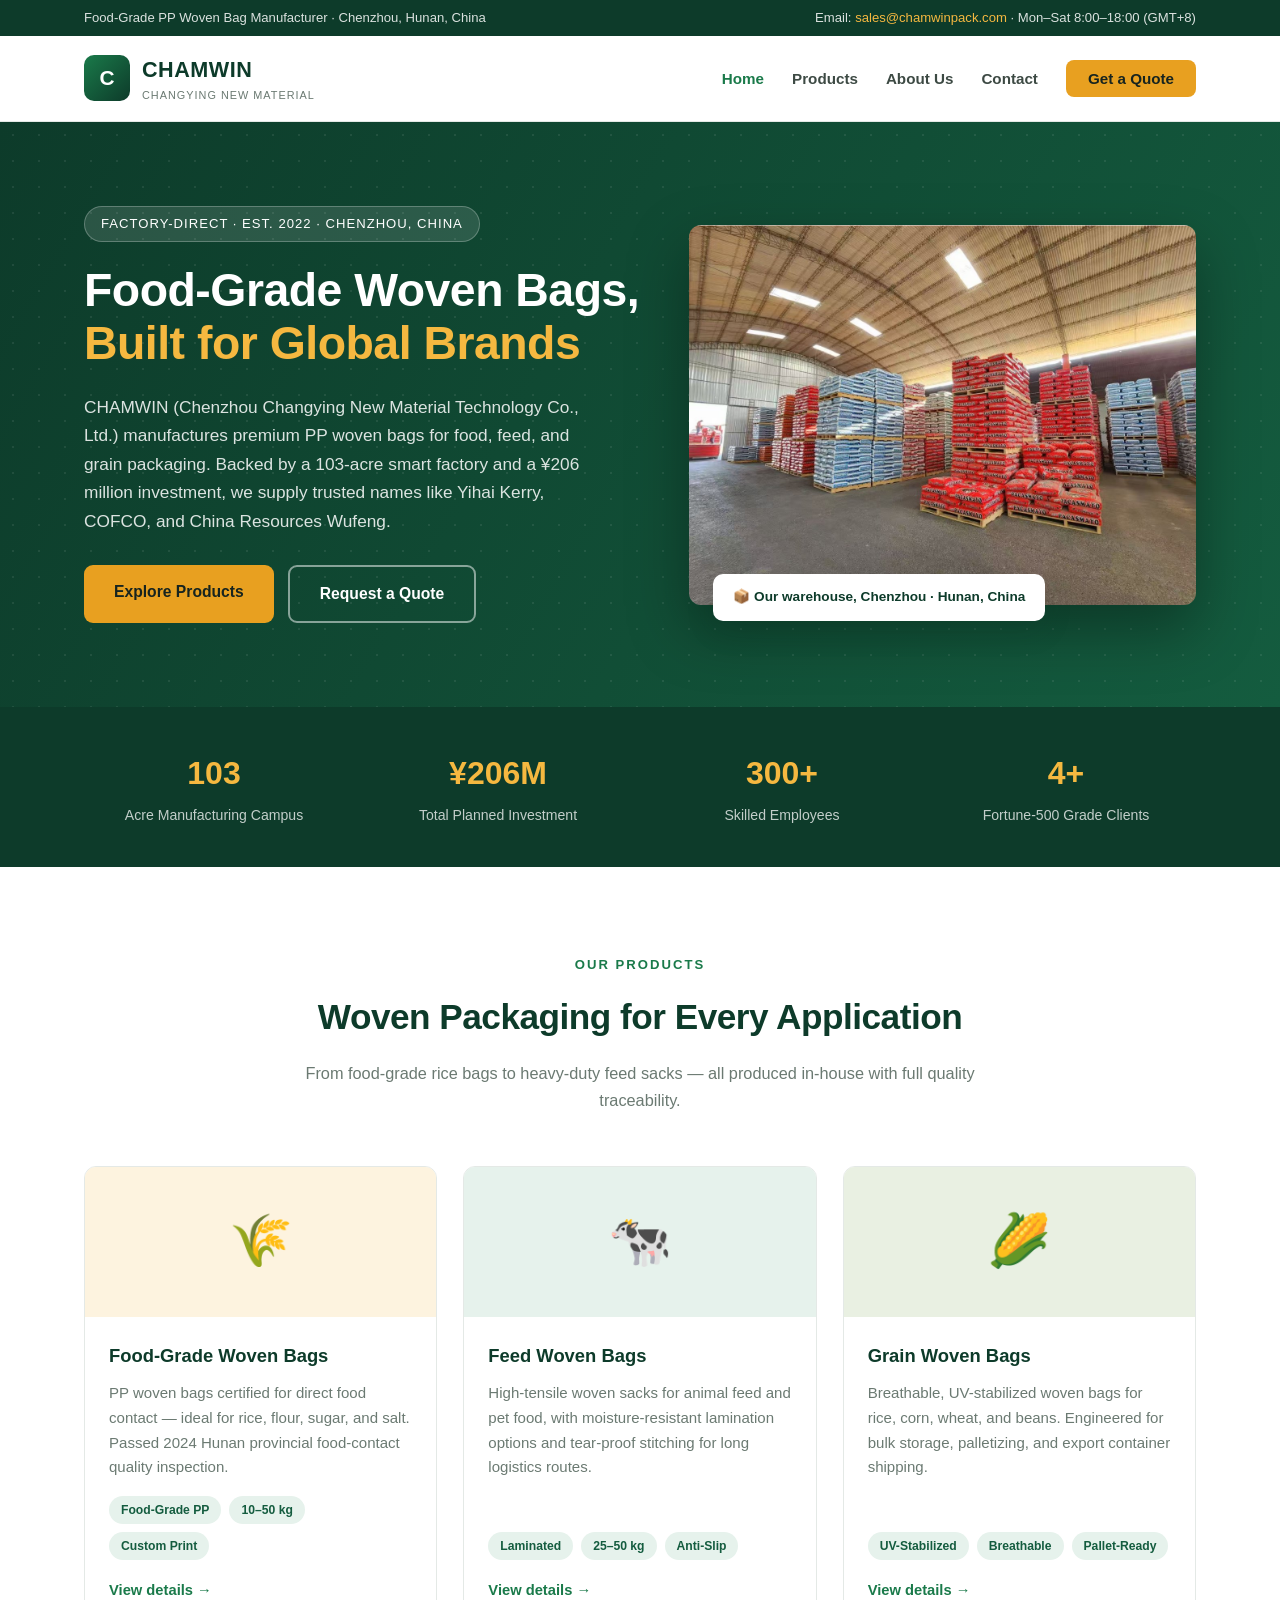
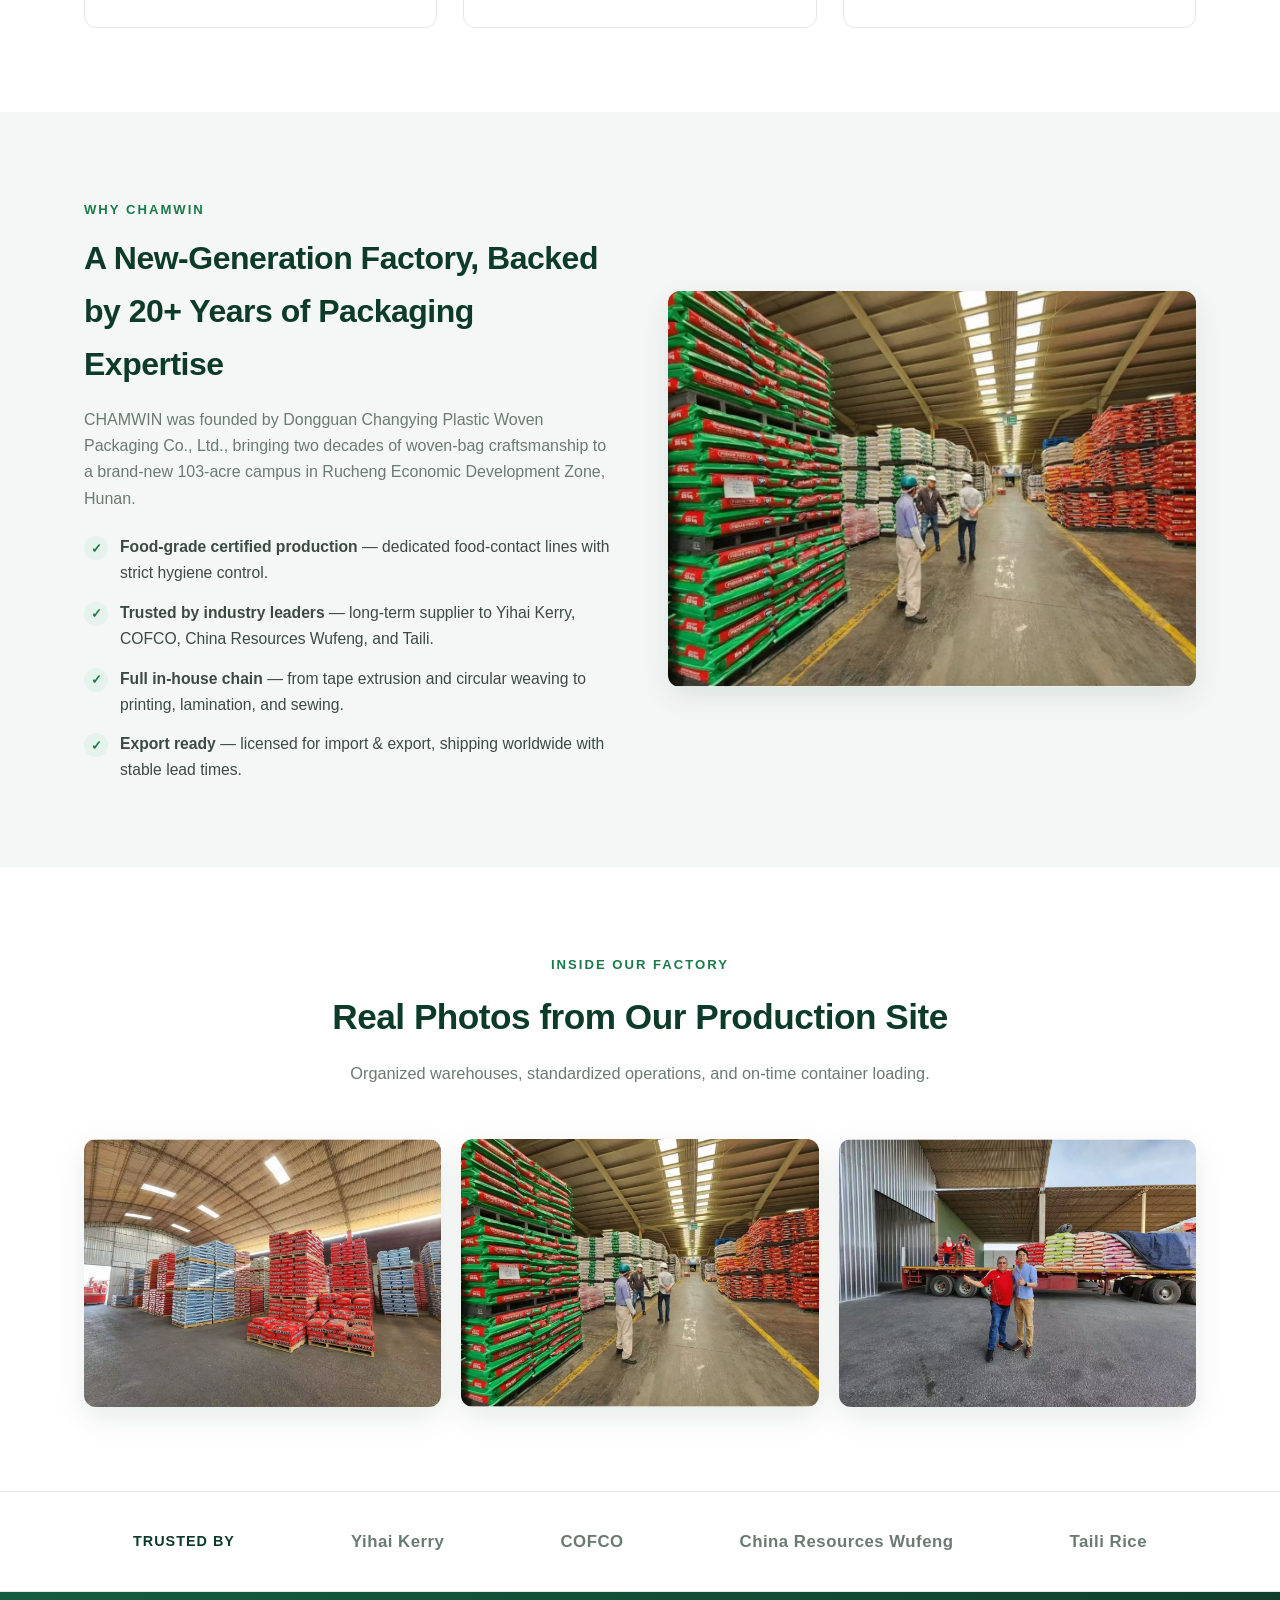
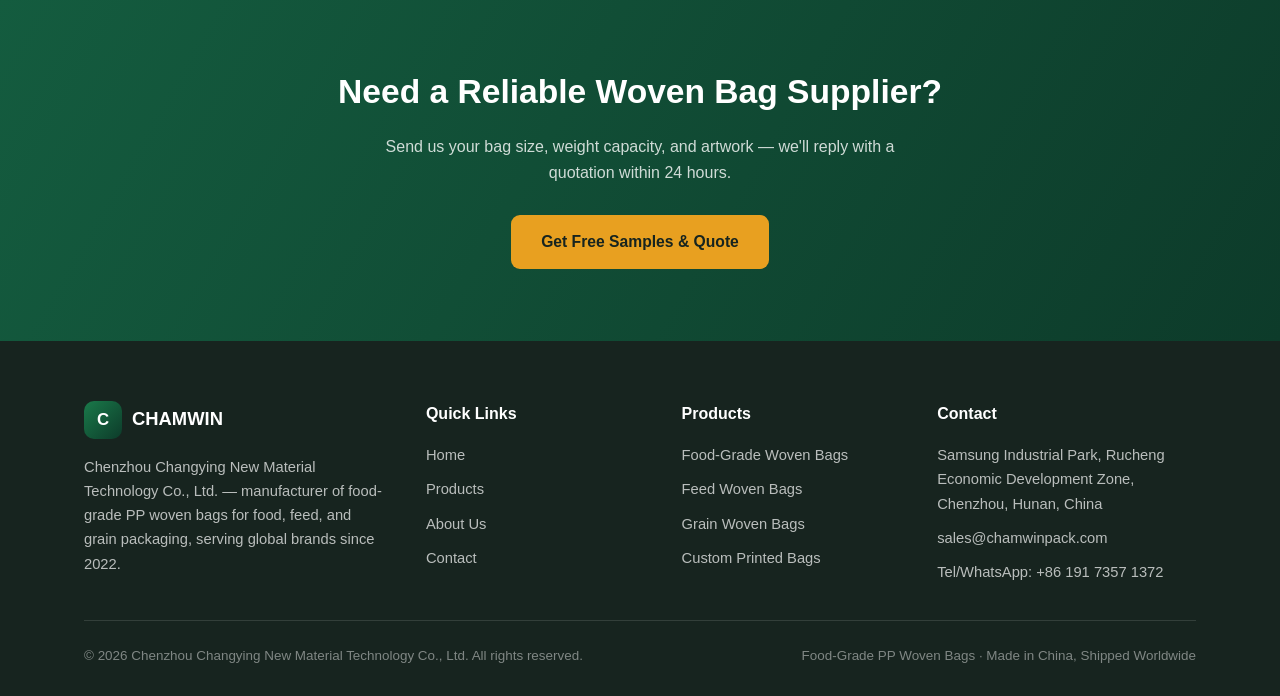
==== index.html @ 2e081141 "CHAMWIN woven bag B2B site: 4 pages, factory photos, food-grade PP woven bags" ====
<!DOCTYPE html>
<html lang="en">
<head>
  <meta charset="UTF-8">
  <meta name="viewport" content="width=device-width, initial-scale=1.0">
  <meta name="description" content="Chenzhou Changying New Material Technology Co., Ltd. (CHAMWIN) — professional manufacturer of food-grade PP woven bags for rice, flour, feed and grain packaging. 103-acre factory, trusted by Yihai Kerry, COFCO, China Resources Wufeng.">
  <title>CHAMWIN | Food-Grade PP Woven Bags Manufacturer — Rice, Feed & Grain Packaging</title>
  <link rel="stylesheet" href="css/style.css">
  <link rel="icon" type="image/svg+xml" href="data:image/svg+xml,<svg xmlns='http://www.w3.org/2000/svg' viewBox='0 0 100 100'><rect width='100' height='100' rx='20' fill='%23145c3f'/><text x='50' y='68' text-anchor='middle' font-size='48' font-weight='bold' fill='%23f5b840' font-family='Arial'>C</text></svg>">
</head>
<body>

  <!-- Header -->
  <header class="header">
    <div class="top-bar">
      <div class="container">
        <span>Food-Grade PP Woven Bag Manufacturer · Chenzhou, Hunan, China</span>
        <span class="hide-mobile">Email: <a href="mailto:sales@chamwinpack.com">sales@chamwinpack.com</a> · Mon–Sat 8:00–18:00 (GMT+8)</span>
      </div>
    </div>
    <div class="nav-container">
      <a href="index.html" class="logo">
        <div class="logo-icon">C</div>
        <div>
          <span class="logo-text">CHAMWIN</span>
          <span class="logo-tag">Changying New Material</span>
        </div>
      </a>
      <nav>
        <ul class="nav-links">
          <li><a href="index.html" class="active">Home</a></li>
          <li><a href="products.html">Products</a></li>
          <li><a href="about.html">About Us</a></li>
          <li><a href="contact.html">Contact</a></li>
          <li><a href="contact.html" class="nav-cta">Get a Quote</a></li>
        </ul>
      </nav>
      <div class="mobile-toggle" onclick="document.querySelector('.nav-links').classList.toggle('open')">
        <span></span><span></span><span></span>
      </div>
    </div>
  </header>

  <!-- Hero -->
  <section class="hero">
    <div class="hero-grid">
      <div class="hero-content">
        <span class="hero-badge">FACTORY-DIRECT · EST. 2022 · CHENZHOU, CHINA</span>
        <h1>Food-Grade Woven Bags,<br><span class="text-accent">Built for Global Brands</span></h1>
        <p>
          CHAMWIN (Chenzhou Changying New Material Technology Co., Ltd.) manufactures premium PP woven
          bags for food, feed, and grain packaging. Backed by a 103-acre smart factory and a ¥206 million
          investment, we supply trusted names like Yihai Kerry, COFCO, and China Resources Wufeng.
        </p>
        <div class="hero-buttons">
          <a href="products.html" class="btn btn-primary">Explore Products</a>
          <a href="contact.html" class="btn btn-outline">Request a Quote</a>
        </div>
      </div>
      <div class="hero-image">
        <img src="images/factory-warehouse.jpg" alt="CHAMWIN woven bag factory warehouse full of stacked PP woven bags">
        <div class="hero-image-tag">📦 Our warehouse, Chenzhou · Hunan, China</div>
      </div>
    </div>
  </section>

  <!-- Stats -->
  <section class="stats">
    <div class="container stats-grid">
      <div><div class="stat-num">103</div><div class="stat-label">Acre Manufacturing Campus</div></div>
      <div><div class="stat-num">¥206M</div><div class="stat-label">Total Planned Investment</div></div>
      <div><div class="stat-num">300+</div><div class="stat-label">Skilled Employees</div></div>
      <div><div class="stat-num">4+</div><div class="stat-label">Fortune-500 Grade Clients</div></div>
    </div>
  </section>

  <!-- Products -->
  <section class="section">
    <div class="container">
      <div class="section-head reveal">
        <span class="section-tag">Our Products</span>
        <h2>Woven Packaging for Every Application</h2>
        <p>From food-grade rice bags to heavy-duty feed sacks — all produced in-house with full quality traceability.</p>
      </div>
      <div class="products-grid">
        <div class="product-card reveal">
          <div class="product-icon" style="background:#fdf3df;">🌾</div>
          <div class="product-body">
            <h3>Food-Grade Woven Bags</h3>
            <p>PP woven bags certified for direct food contact — ideal for rice, flour, sugar, and salt. Passed 2024 Hunan provincial food-contact quality inspection.</p>
            <div class="product-specs">
              <span class="spec-chip">Food-Grade PP</span>
              <span class="spec-chip">10–50 kg</span>
              <span class="spec-chip">Custom Print</span>
            </div>
            <a href="products.html" class="product-link">View details →</a>
          </div>
        </div>
        <div class="product-card reveal">
          <div class="product-icon" style="background:#e6f2ec;">🐄</div>
          <div class="product-body">
            <h3>Feed Woven Bags</h3>
            <p>High-tensile woven sacks for animal feed and pet food, with moisture-resistant lamination options and tear-proof stitching for long logistics routes.</p>
            <div class="product-specs">
              <span class="spec-chip">Laminated</span>
              <span class="spec-chip">25–50 kg</span>
              <span class="spec-chip">Anti-Slip</span>
            </div>
            <a href="products.html" class="product-link">View details →</a>
          </div>
        </div>
        <div class="product-card reveal">
          <div class="product-icon" style="background:#e9f0e2;">🌽</div>
          <div class="product-body">
            <h3>Grain Woven Bags</h3>
            <p>Breathable, UV-stabilized woven bags for rice, corn, wheat, and beans. Engineered for bulk storage, palletizing, and export container shipping.</p>
            <div class="product-specs">
              <span class="spec-chip">UV-Stabilized</span>
              <span class="spec-chip">Breathable</span>
              <span class="spec-chip">Pallet-Ready</span>
            </div>
            <a href="products.html" class="product-link">View details →</a>
          </div>
        </div>
      </div>
    </div>
  </section>

  <!-- Why us -->
  <section class="section section-gray">
    <div class="container split">
      <div class="reveal">
        <span class="section-tag">Why CHAMWIN</span>
        <h2>A New-Generation Factory, Backed by 20+ Years of Packaging Expertise</h2>
        <p class="lead">
          CHAMWIN was founded by Dongguan Changying Plastic Woven Packaging Co., Ltd., bringing two decades
          of woven-bag craftsmanship to a brand-new 103-acre campus in Rucheng Economic Development Zone, Hunan.
        </p>
        <ul class="checklist">
          <li><span class="check-icon">✓</span><span><strong>Food-grade certified production</strong> — dedicated food-contact lines with strict hygiene control.</span></li>
          <li><span class="check-icon">✓</span><span><strong>Trusted by industry leaders</strong> — long-term supplier to Yihai Kerry, COFCO, China Resources Wufeng, and Taili.</span></li>
          <li><span class="check-icon">✓</span><span><strong>Full in-house chain</strong> — from tape extrusion and circular weaving to printing, lamination, and sewing.</span></li>
          <li><span class="check-icon">✓</span><span><strong>Export ready</strong> — licensed for import &amp; export, shipping worldwide with stable lead times.</span></li>
        </ul>
      </div>
      <img src="images/warehouse-aisle.jpg" alt="CHAMWIN factory warehouse aisle with organized pallets of woven bags" class="reveal">
    </div>
  </section>

  <!-- Gallery -->
  <section class="section">
    <div class="container">
      <div class="section-head reveal">
        <span class="section-tag">Inside Our Factory</span>
        <h2>Real Photos from Our Production Site</h2>
        <p>Organized warehouses, standardized operations, and on-time container loading.</p>
      </div>
      <div class="gallery-grid reveal">
        <img src="images/factory-warehouse.jpg" alt="Stacked finished woven bags in CHAMWIN warehouse">
        <img src="images/warehouse-aisle.jpg" alt="CHAMWIN production warehouse interior">
        <img src="images/delivery-loading.jpg" alt="Container truck loaded with woven bags at CHAMWIN factory">
      </div>
    </div>
  </section>

  <!-- Customers -->
  <section class="customers-band">
    <div class="container customers-inner">
      <span class="cust-label">TRUSTED BY</span>
      <span class="cust-name">Yihai Kerry</span>
      <span class="cust-name">COFCO</span>
      <span class="cust-name">China Resources Wufeng</span>
      <span class="cust-name">Taili Rice</span>
    </div>
  </section>

  <!-- CTA -->
  <section class="cta-band">
    <h2>Need a Reliable Woven Bag Supplier?</h2>
    <p>Send us your bag size, weight capacity, and artwork — we'll reply with a quotation within 24 hours.</p>
    <a href="contact.html" class="btn btn-primary">Get Free Samples & Quote</a>
  </section>

  <!-- Footer -->
  <footer class="footer">
    <div class="container">
      <div class="footer-grid">
        <div>
          <div class="footer-logo">
            <div class="logo-icon">C</div>
            <span>CHAMWIN</span>
          </div>
          <p>Chenzhou Changying New Material Technology Co., Ltd. — manufacturer of food-grade PP woven bags for food, feed, and grain packaging, serving global brands since 2022.</p>
        </div>
        <div>
          <h4>Quick Links</h4>
          <div class="footer-links">
            <a href="index.html">Home</a>
            <a href="products.html">Products</a>
            <a href="about.html">About Us</a>
            <a href="contact.html">Contact</a>
          </div>
        </div>
        <div>
          <h4>Products</h4>
          <div class="footer-links">
            <a href="products.html">Food-Grade Woven Bags</a>
            <a href="products.html">Feed Woven Bags</a>
            <a href="products.html">Grain Woven Bags</a>
            <a href="products.html">Custom Printed Bags</a>
          </div>
        </div>
        <div>
          <h4>Contact</h4>
          <div class="footer-links">
            <span>Samsung Industrial Park, Rucheng Economic Development Zone, Chenzhou, Hunan, China</span>
            <a href="mailto:sales@chamwinpack.com">sales@chamwinpack.com</a>
            <span>Tel/WhatsApp: +86 191 7357 1372</span>
          </div>
        </div>
      </div>
      <div class="footer-bottom">
        <span>© 2026 Chenzhou Changying New Material Technology Co., Ltd. All rights reserved.</span>
        <span>Food-Grade PP Woven Bags · Made in China, Shipped Worldwide</span>
      </div>
    </div>
  </footer>

  <script src="js/main.js"></script>
</body>
</html>
---- css/style.css ----
/* CHAMWIN - Chenzhou Changying New Material Technology Co., Ltd. */

:root {
  --green-900: #0d3b2a;
  --green-700: #145c3f;
  --green-600: #1a7a4a;
  --green-100: #e6f2ec;
  --amber-500: #e8a020;
  --amber-400: #f5b840;
  --dark: #17241f;
  --gray-700: #3d4a44;
  --gray-500: #6b7a72;
  --gray-200: #e4e9e6;
  --gray-100: #f5f7f6;
  --white: #ffffff;
  --radius: 12px;
  --shadow: 0 10px 30px rgba(13, 59, 42, 0.10);
  --font: "Inter", "Helvetica Neue", Arial, "PingFang SC", sans-serif;
}

* { margin: 0; padding: 0; box-sizing: border-box; }

html { scroll-behavior: smooth; }

body {
  font-family: var(--font);
  color: var(--dark);
  line-height: 1.65;
  background: var(--white);
  -webkit-font-smoothing: antialiased;
}

img { max-width: 100%; display: block; }
a { text-decoration: none; color: inherit; }
ul { list-style: none; }

.container { max-width: 1160px; margin: 0 auto; padding: 0 24px; }

/* ===== Header ===== */
.header {
  position: sticky;
  top: 0;
  z-index: 100;
  background: var(--white);
  border-bottom: 1px solid var(--gray-200);
}

.top-bar {
  background: var(--green-900);
  color: rgba(255, 255, 255, 0.85);
  font-size: 0.82rem;
  padding: 7px 0;
}
.top-bar .container {
  display: flex;
  justify-content: space-between;
  align-items: center;
}
.top-bar a { color: var(--amber-400); }

.nav-container {
  display: flex;
  align-items: center;
  justify-content: space-between;
  padding: 16px 24px;
  max-width: 1160px;
  margin: 0 auto;
}

.logo { display: flex; align-items: center; gap: 12px; }
.logo-icon {
  width: 46px; height: 46px;
  background: linear-gradient(135deg, var(--green-600), var(--green-900));
  border-radius: 10px;
  display: flex; align-items: center; justify-content: center;
  color: var(--white);
  font-weight: 800; font-size: 1.3rem;
}
.logo-text { font-size: 1.35rem; font-weight: 800; letter-spacing: 0.5px; color: var(--green-900); }
.logo-tag { display: block; font-size: 0.68rem; color: var(--gray-500); font-weight: 500; letter-spacing: 1px; text-transform: uppercase; }

nav .nav-links { display: flex; align-items: center; gap: 28px; font-weight: 600; font-size: 0.95rem; }
nav .nav-links a { color: var(--gray-700); transition: color 0.2s; }
nav .nav-links a:hover, nav .nav-links a.active { color: var(--green-600); }

.nav-cta {
  background: var(--amber-500) !important;
  color: var(--dark) !important;
  padding: 10px 22px;
  border-radius: 8px;
  font-weight: 700 !important;
}
.nav-cta:hover { background: var(--amber-400) !important; }

.mobile-toggle { display: none; flex-direction: column; gap: 5px; cursor: pointer; }
.mobile-toggle span { width: 24px; height: 2.5px; background: var(--green-900); border-radius: 2px; }

/* ===== Hero ===== */
.hero {
  position: relative;
  background: linear-gradient(120deg, var(--green-900) 0%, var(--green-700) 100%);
  color: var(--white);
  overflow: hidden;
}
.hero::before {
  content: "";
  position: absolute; inset: 0;
  background-image: radial-gradient(rgba(255,255,255,0.08) 1px, transparent 1px);
  background-size: 26px 26px;
}
.hero-grid {
  position: relative;
  display: grid;
  grid-template-columns: 1.1fr 1fr;
  gap: 48px;
  align-items: center;
  padding: 84px 24px;
  max-width: 1160px;
  margin: 0 auto;
}
.hero-badge {
  display: inline-block;
  background: rgba(255, 255, 255, 0.12);
  border: 1px solid rgba(255, 255, 255, 0.25);
  padding: 6px 16px;
  border-radius: 100px;
  font-size: 0.82rem;
  letter-spacing: 1px;
  margin-bottom: 22px;
}
.hero h1 { font-size: 2.9rem; line-height: 1.15; font-weight: 800; letter-spacing: -0.5px; }
.text-accent { color: var(--amber-400); }
.hero-content > p { margin: 22px 0 30px; font-size: 1.08rem; color: rgba(255,255,255,0.85); max-width: 520px; }

.hero-buttons { display: flex; gap: 14px; flex-wrap: wrap; }

.btn {
  display: inline-block;
  padding: 14px 30px;
  border-radius: 9px;
  font-weight: 700;
  font-size: 0.98rem;
  transition: all 0.2s;
  cursor: pointer;
  border: none;
}
.btn-primary { background: var(--amber-500); color: var(--dark); }
.btn-primary:hover { background: var(--amber-400); transform: translateY(-2px); }
.btn-outline { border: 2px solid rgba(255,255,255,0.5); color: var(--white); }
.btn-outline:hover { border-color: var(--white); background: rgba(255,255,255,0.1); }
.btn-dark { background: var(--green-700); color: var(--white); }
.btn-dark:hover { background: var(--green-600); transform: translateY(-2px); }

.hero-image { position: relative; }
.hero-image img {
  border-radius: var(--radius);
  box-shadow: 0 24px 60px rgba(0,0,0,0.35);
  aspect-ratio: 4/3;
  object-fit: cover;
}
.hero-image-tag {
  position: absolute;
  bottom: -16px; left: 24px;
  background: var(--white);
  color: var(--green-900);
  padding: 12px 20px;
  border-radius: 10px;
  font-size: 0.85rem;
  font-weight: 700;
  box-shadow: var(--shadow);
}

/* ===== Stats ===== */
.stats {
  background: var(--green-900);
  color: var(--white);
  padding: 40px 0;
}
.stats-grid {
  display: grid;
  grid-template-columns: repeat(4, 1fr);
  gap: 24px;
  text-align: center;
}
.stat-num { font-size: 2rem; font-weight: 800; color: var(--amber-400); }
.stat-label { font-size: 0.88rem; color: rgba(255,255,255,0.75); margin-top: 4px; }

/* ===== Sections ===== */
.section { padding: 84px 0; }
.section-gray { background: var(--gray-100); }

.section-head { text-align: center; max-width: 680px; margin: 0 auto 52px; }
.section-tag {
  display: inline-block;
  color: var(--green-600);
  font-weight: 700;
  font-size: 0.82rem;
  letter-spacing: 2px;
  text-transform: uppercase;
  margin-bottom: 12px;
}
.section-head h2 { font-size: 2.2rem; font-weight: 800; color: var(--green-900); letter-spacing: -0.5px; }
.section-head p { margin-top: 14px; color: var(--gray-500); font-size: 1.02rem; }

/* ===== Product cards ===== */
.products-grid {
  display: grid;
  grid-template-columns: repeat(3, 1fr);
  gap: 26px;
}
.product-card {
  background: var(--white);
  border-radius: var(--radius);
  overflow: hidden;
  border: 1px solid var(--gray-200);
  transition: transform 0.25s, box-shadow 0.25s;
  display: flex;
  flex-direction: column;
}
.product-card:hover { transform: translateY(-6px); box-shadow: var(--shadow); }
.product-icon {
  height: 150px;
  display: flex;
  align-items: center;
  justify-content: center;
  font-size: 3.2rem;
}
.product-body { padding: 24px; flex: 1; display: flex; flex-direction: column; }
.product-body h3 { font-size: 1.15rem; color: var(--green-900); font-weight: 700; }
.product-body p { margin-top: 10px; color: var(--gray-500); font-size: 0.94rem; flex: 1; }
.product-specs {
  margin-top: 16px;
  display: flex;
  flex-wrap: wrap;
  gap: 8px;
}
.spec-chip {
  background: var(--green-100);
  color: var(--green-700);
  font-size: 0.76rem;
  font-weight: 600;
  padding: 4px 12px;
  border-radius: 100px;
}
.product-link {
  margin-top: 18px;
  color: var(--green-600);
  font-weight: 700;
  font-size: 0.92rem;
}
.product-link:hover { color: var(--green-900); }

/* ===== Feature split ===== */
.split {
  display: grid;
  grid-template-columns: 1fr 1fr;
  gap: 56px;
  align-items: center;
}
.split img { border-radius: var(--radius); box-shadow: var(--shadow); aspect-ratio: 4/3; object-fit: cover; }
.split h2 { font-size: 2rem; font-weight: 800; color: var(--green-900); letter-spacing: -0.5px; }
.split p.lead { margin: 16px 0 8px; color: var(--gray-500); }

.checklist { margin-top: 22px; display: grid; gap: 14px; }
.checklist li { display: flex; gap: 12px; align-items: flex-start; font-size: 0.98rem; color: var(--gray-700); }
.check-icon {
  flex-shrink: 0;
  width: 24px; height: 24px;
  background: var(--green-100);
  color: var(--green-600);
  border-radius: 50%;
  display: flex; align-items: center; justify-content: center;
  font-size: 0.8rem; font-weight: 800;
  margin-top: 2px;
}

/* ===== Factory gallery ===== */
.gallery-grid {
  display: grid;
  grid-template-columns: repeat(3, 1fr);
  gap: 20px;
}
.gallery-grid img {
  border-radius: var(--radius);
  aspect-ratio: 4/3;
  object-fit: cover;
  box-shadow: var(--shadow);
  transition: transform 0.25s;
}
.gallery-grid img:hover { transform: scale(1.02); }

/* ===== Customers ===== */
.customers-band {
  background: var(--white);
  border-top: 1px solid var(--gray-200);
  border-bottom: 1px solid var(--gray-200);
  padding: 36px 0;
}
.customers-inner {
  display: flex;
  align-items: center;
  justify-content: space-around;
  flex-wrap: wrap;
  gap: 18px;
}
.customers-inner .cust-label { font-weight: 700; color: var(--green-900); font-size: 0.9rem; letter-spacing: 1px; }
.cust-name {
  font-weight: 800;
  font-size: 1.05rem;
  color: var(--gray-500);
  letter-spacing: 0.5px;
}

/* ===== CTA band ===== */
.cta-band {
  background: linear-gradient(120deg, var(--green-700), var(--green-900));
  color: var(--white);
  text-align: center;
  padding: 72px 24px;
}
.cta-band h2 { font-size: 2.1rem; font-weight: 800; }
.cta-band p { margin: 14px auto 28px; color: rgba(255,255,255,0.8); max-width: 560px; }

/* ===== Page hero (subpages) ===== */
.page-hero {
  background: linear-gradient(120deg, var(--green-900), var(--green-700));
  color: var(--white);
  text-align: center;
  padding: 64px 24px;
}
.page-hero h1 { font-size: 2.4rem; font-weight: 800; }
.page-hero p { margin-top: 10px; color: rgba(255,255,255,0.8); }

/* ===== Contact ===== */
.contact-grid {
  display: grid;
  grid-template-columns: 1fr 1.3fr;
  gap: 44px;
}
.contact-card {
  background: var(--white);
  border: 1px solid var(--gray-200);
  border-radius: var(--radius);
  padding: 28px;
  display: flex;
  gap: 16px;
  margin-bottom: 18px;
}
.contact-card .c-icon {
  width: 48px; height: 48px;
  flex-shrink: 0;
  background: var(--green-100);
  border-radius: 10px;
  display: flex; align-items: center; justify-content: center;
  font-size: 1.4rem;
}
.contact-card h3 { font-size: 1rem; color: var(--green-900); }
.contact-card p { font-size: 0.94rem; color: var(--gray-500); margin-top: 4px; }

.form-card {
  background: var(--white);
  border: 1px solid var(--gray-200);
  border-radius: var(--radius);
  padding: 34px;
  box-shadow: var(--shadow);
}
.form-card h2 { color: var(--green-900); font-size: 1.5rem; margin-bottom: 6px; }
.form-card > p { color: var(--gray-500); font-size: 0.94rem; margin-bottom: 24px; }
.form-row { display: grid; grid-template-columns: 1fr 1fr; gap: 16px; }
.form-group { margin-bottom: 16px; }
.form-group label { display: block; font-weight: 600; font-size: 0.88rem; margin-bottom: 6px; color: var(--gray-700); }
.form-group input, .form-group select, .form-group textarea {
  width: 100%;
  padding: 12px 14px;
  border: 1.5px solid var(--gray-200);
  border-radius: 8px;
  font-family: inherit;
  font-size: 0.95rem;
  color: var(--dark);
  transition: border-color 0.2s;
  background: var(--gray-100);
}
.form-group input:focus, .form-group select:focus, .form-group textarea:focus {
  outline: none;
  border-color: var(--green-600);
  background: var(--white);
}
.form-note { font-size: 0.82rem; color: var(--gray-500); margin-top: 12px; }

/* ===== Footer ===== */
.footer {
  background: var(--dark);
  color: rgba(255,255,255,0.7);
  padding: 60px 0 28px;
  font-size: 0.92rem;
}
.footer-grid {
  display: grid;
  grid-template-columns: 1.4fr 1fr 1fr 1.2fr;
  gap: 40px;
  padding-bottom: 36px;
  border-bottom: 1px solid rgba(255,255,255,0.12);
}
.footer h4 { color: var(--white); font-size: 1rem; margin-bottom: 16px; }
.footer-links { display: grid; gap: 10px; }
.footer-links a:hover { color: var(--amber-400); }
.footer-logo { display: flex; align-items: center; gap: 10px; margin-bottom: 16px; }
.footer-logo .logo-icon { width: 38px; height: 38px; font-size: 1.05rem; }
.footer-logo span { color: var(--white); font-weight: 800; font-size: 1.15rem; }
.footer-bottom {
  display: flex;
  justify-content: space-between;
  flex-wrap: wrap;
  gap: 10px;
  padding-top: 24px;
  font-size: 0.84rem;
  color: rgba(255,255,255,0.45);
}

/* ===== Tables (spec) ===== */
.spec-table {
  width: 100%;
  border-collapse: collapse;
  background: var(--white);
  border-radius: var(--radius);
  overflow: hidden;
  box-shadow: var(--shadow);
}
.spec-table th, .spec-table td {
  padding: 14px 18px;
  text-align: left;
  font-size: 0.93rem;
  border-bottom: 1px solid var(--gray-200);
}
.spec-table th { background: var(--green-700); color: var(--white); font-weight: 700; }
.spec-table tr:last-child td { border-bottom: none; }
.spec-table tr:nth-child(even) td { background: var(--gray-100); }

/* ===== Reveal animation ===== */
.reveal { opacity: 0; transform: translateY(24px); transition: opacity 0.6s ease, transform 0.6s ease; }
.reveal.visible { opacity: 1; transform: translateY(0); }

/* ===== Responsive ===== */
@media (max-width: 960px) {
  .hero-grid, .split, .contact-grid { grid-template-columns: 1fr; }
  .products-grid, .gallery-grid { grid-template-columns: repeat(2, 1fr); }
  .stats-grid { grid-template-columns: repeat(2, 1fr); }
  .footer-grid { grid-template-columns: 1fr 1fr; }
  .hero h1 { font-size: 2.3rem; }
  .hero-image { order: -1; }
}

@media (max-width: 640px) {
  nav .nav-links {
    display: none;
    position: absolute;
    top: 100%; left: 0; right: 0;
    background: var(--white);
    flex-direction: column;
    padding: 20px;
    gap: 16px;
    border-bottom: 1px solid var(--gray-200);
    box-shadow: var(--shadow);
  }
  nav .nav-links.open { display: flex; }
  .mobile-toggle { display: flex; }
  .products-grid, .gallery-grid, .form-row { grid-template-columns: 1fr; }
  .section { padding: 56px 0; }
  .top-bar .container span.hide-mobile { display: none; }
}
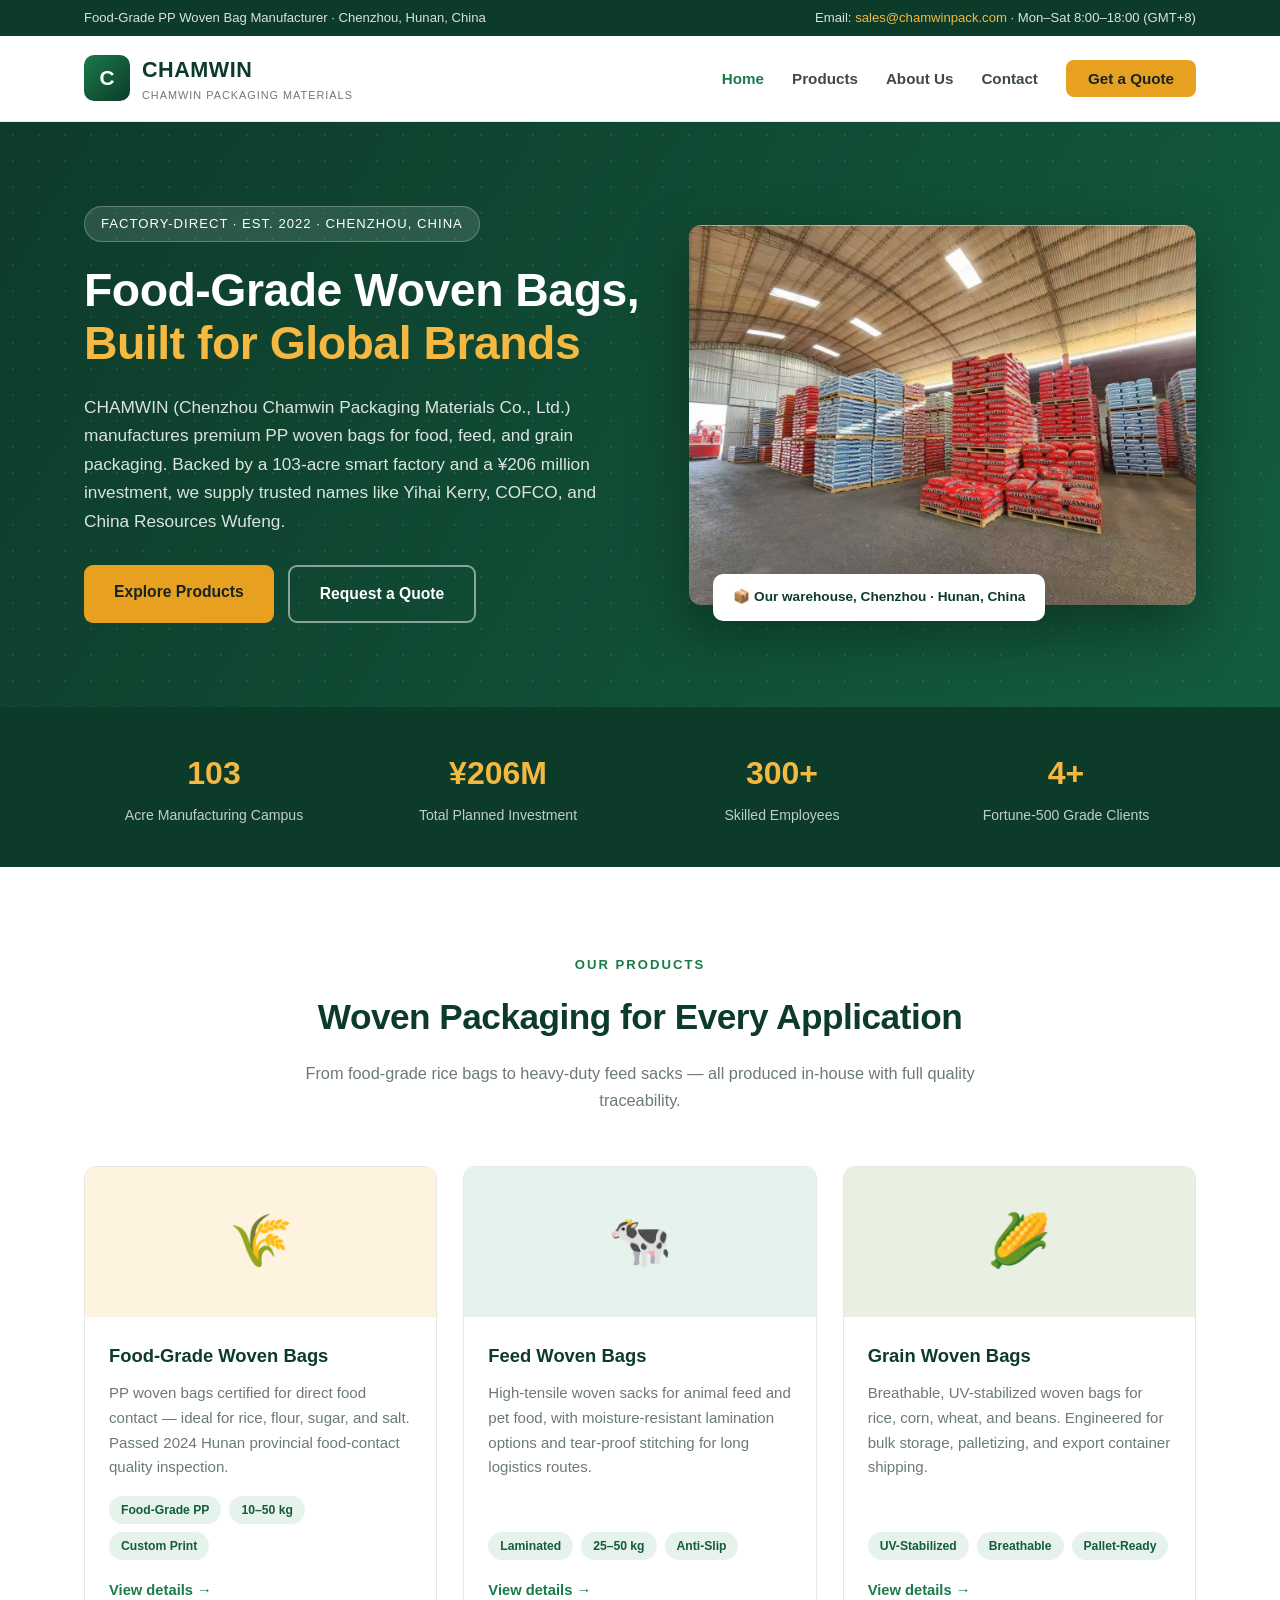
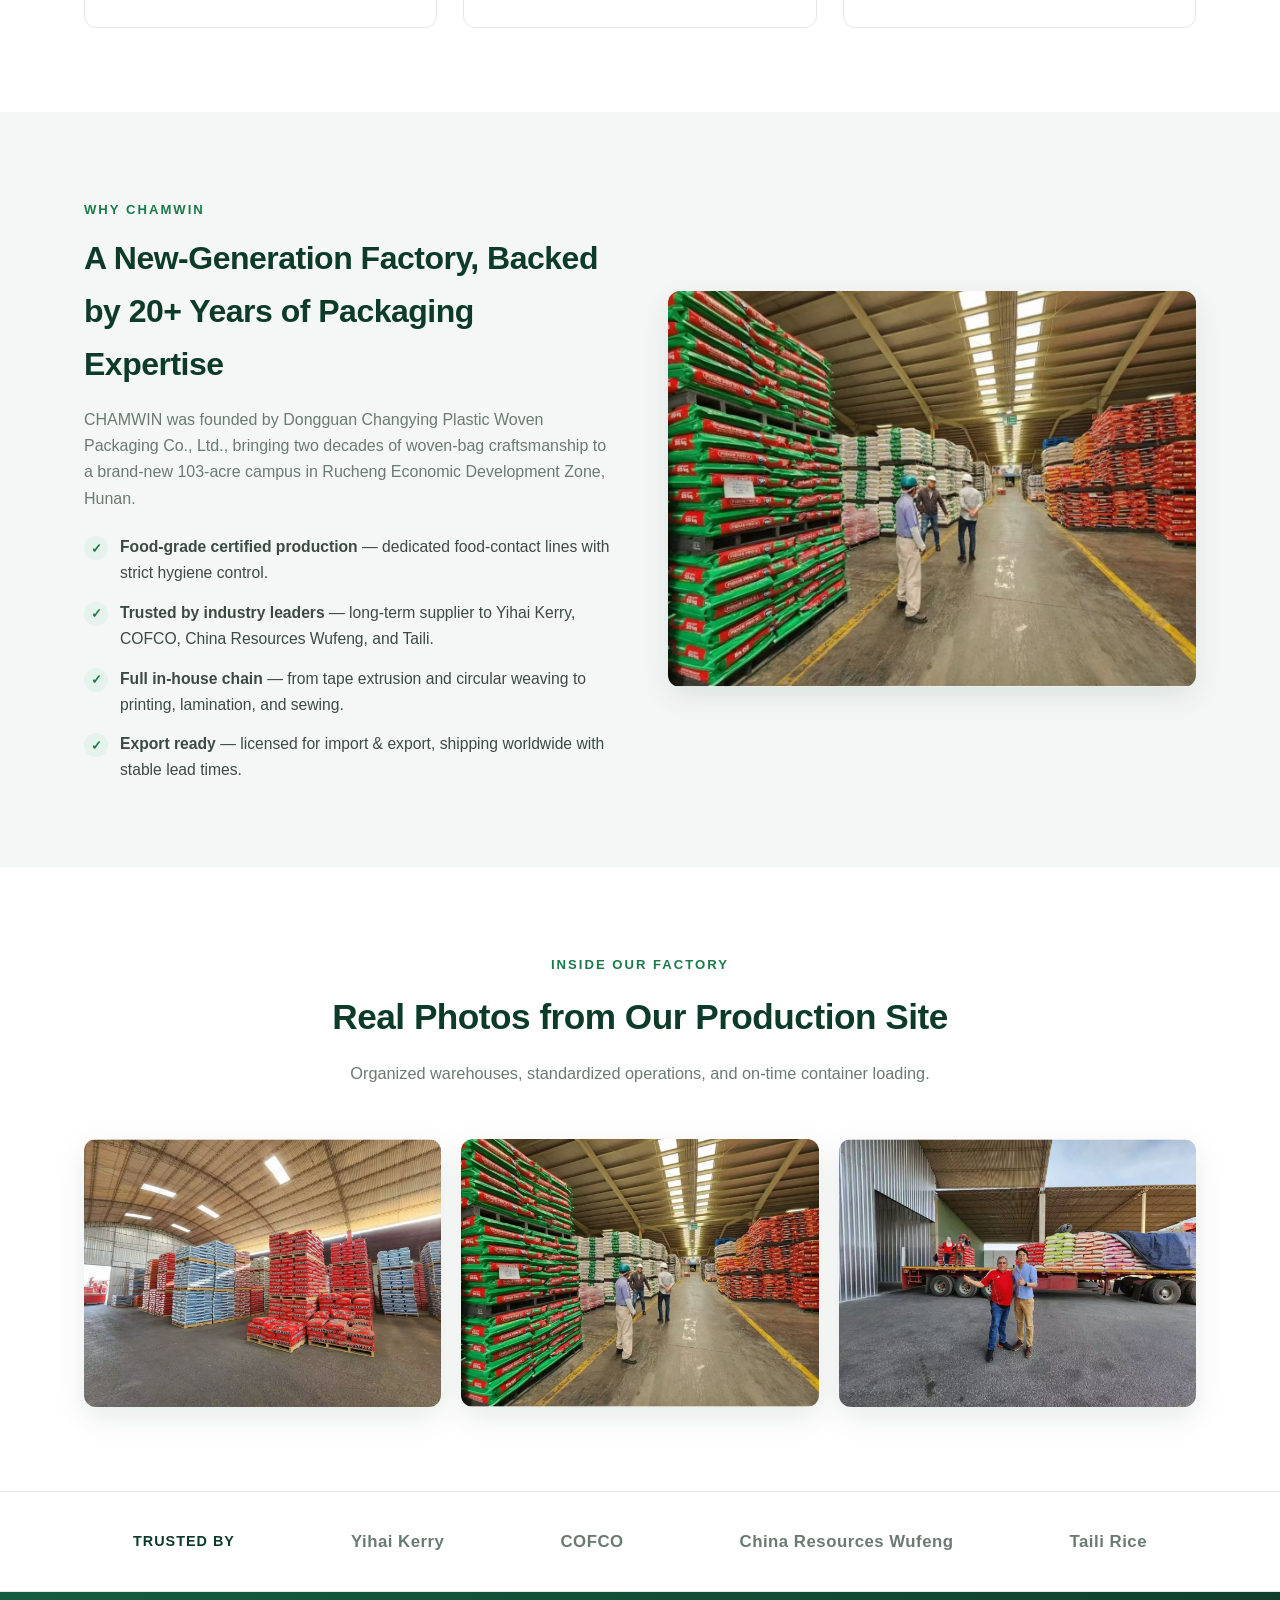
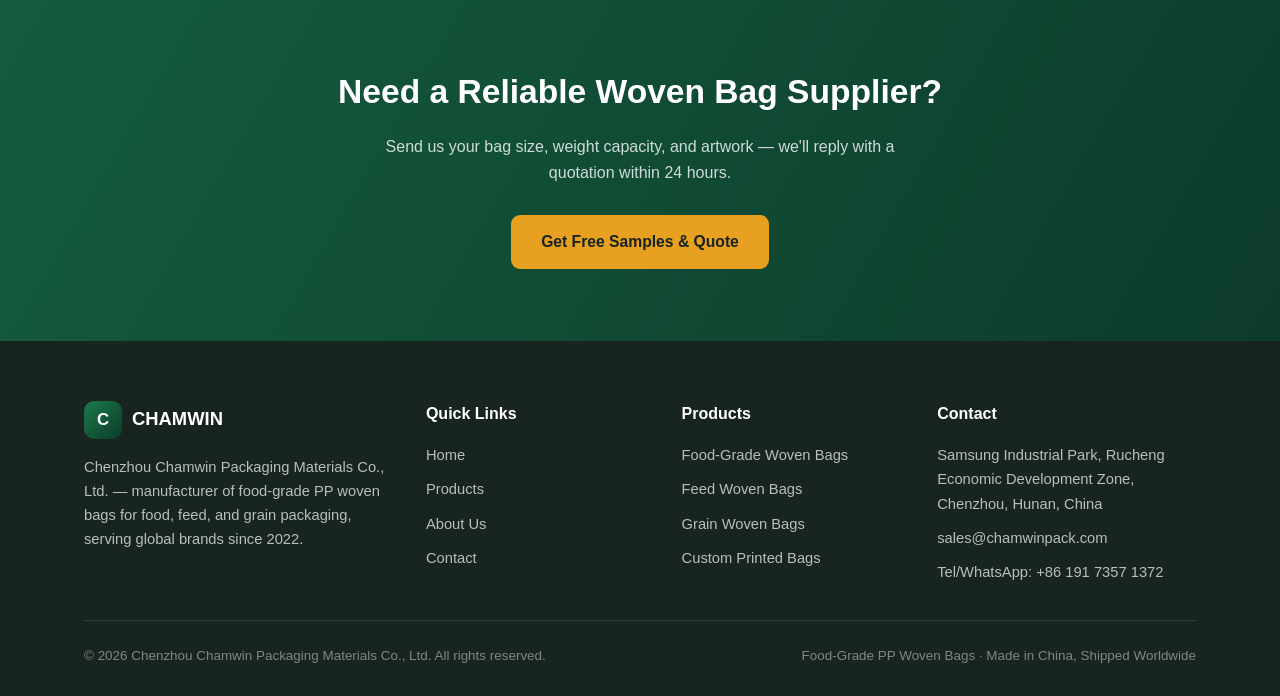
==== commit a4f6cb5d: "Update company English name: Chenzhou Chamwin Packaging Materials Co., Ltd" ====
--- a/index.html
+++ b/index.html
@@ -3,7 +3,7 @@
 <head>
   <meta charset="UTF-8">
   <meta name="viewport" content="width=device-width, initial-scale=1.0">
-  <meta name="description" content="Chenzhou Changying New Material Technology Co., Ltd. (CHAMWIN) — professional manufacturer of food-grade PP woven bags for rice, flour, feed and grain packaging. 103-acre factory, trusted by Yihai Kerry, COFCO, China Resources Wufeng.">
+  <meta name="description" content="Chenzhou Chamwin Packaging Materials Co., Ltd. (CHAMWIN) — professional manufacturer of food-grade PP woven bags for rice, flour, feed and grain packaging. 103-acre factory, trusted by Yihai Kerry, COFCO, China Resources Wufeng.">
   <title>CHAMWIN | Food-Grade PP Woven Bags Manufacturer — Rice, Feed & Grain Packaging</title>
   <link rel="stylesheet" href="css/style.css">
   <link rel="icon" type="image/svg+xml" href="data:image/svg+xml,<svg xmlns='http://www.w3.org/2000/svg' viewBox='0 0 100 100'><rect width='100' height='100' rx='20' fill='%23145c3f'/><text x='50' y='68' text-anchor='middle' font-size='48' font-weight='bold' fill='%23f5b840' font-family='Arial'>C</text></svg>">
@@ -23,7 +23,7 @@
         <div class="logo-icon">C</div>
         <div>
           <span class="logo-text">CHAMWIN</span>
-          <span class="logo-tag">Changying New Material</span>
+          <span class="logo-tag">Chamwin Packaging Materials</span>
         </div>
       </a>
       <nav>
@@ -48,7 +48,7 @@
         <span class="hero-badge">FACTORY-DIRECT · EST. 2022 · CHENZHOU, CHINA</span>
         <h1>Food-Grade Woven Bags,<br><span class="text-accent">Built for Global Brands</span></h1>
         <p>
-          CHAMWIN (Chenzhou Changying New Material Technology Co., Ltd.) manufactures premium PP woven
+          CHAMWIN (Chenzhou Chamwin Packaging Materials Co., Ltd.) manufactures premium PP woven
           bags for food, feed, and grain packaging. Backed by a 103-acre smart factory and a ¥206 million
           investment, we supply trusted names like Yihai Kerry, COFCO, and China Resources Wufeng.
         </p>
@@ -190,7 +190,7 @@
             <div class="logo-icon">C</div>
             <span>CHAMWIN</span>
           </div>
-          <p>Chenzhou Changying New Material Technology Co., Ltd. — manufacturer of food-grade PP woven bags for food, feed, and grain packaging, serving global brands since 2022.</p>
+          <p>Chenzhou Chamwin Packaging Materials Co., Ltd. — manufacturer of food-grade PP woven bags for food, feed, and grain packaging, serving global brands since 2022.</p>
         </div>
         <div>
           <h4>Quick Links</h4>
@@ -220,7 +220,7 @@
         </div>
       </div>
       <div class="footer-bottom">
-        <span>© 2026 Chenzhou Changying New Material Technology Co., Ltd. All rights reserved.</span>
+        <span>© 2026 Chenzhou Chamwin Packaging Materials Co., Ltd. All rights reserved.</span>
         <span>Food-Grade PP Woven Bags · Made in China, Shipped Worldwide</span>
       </div>
     </div>
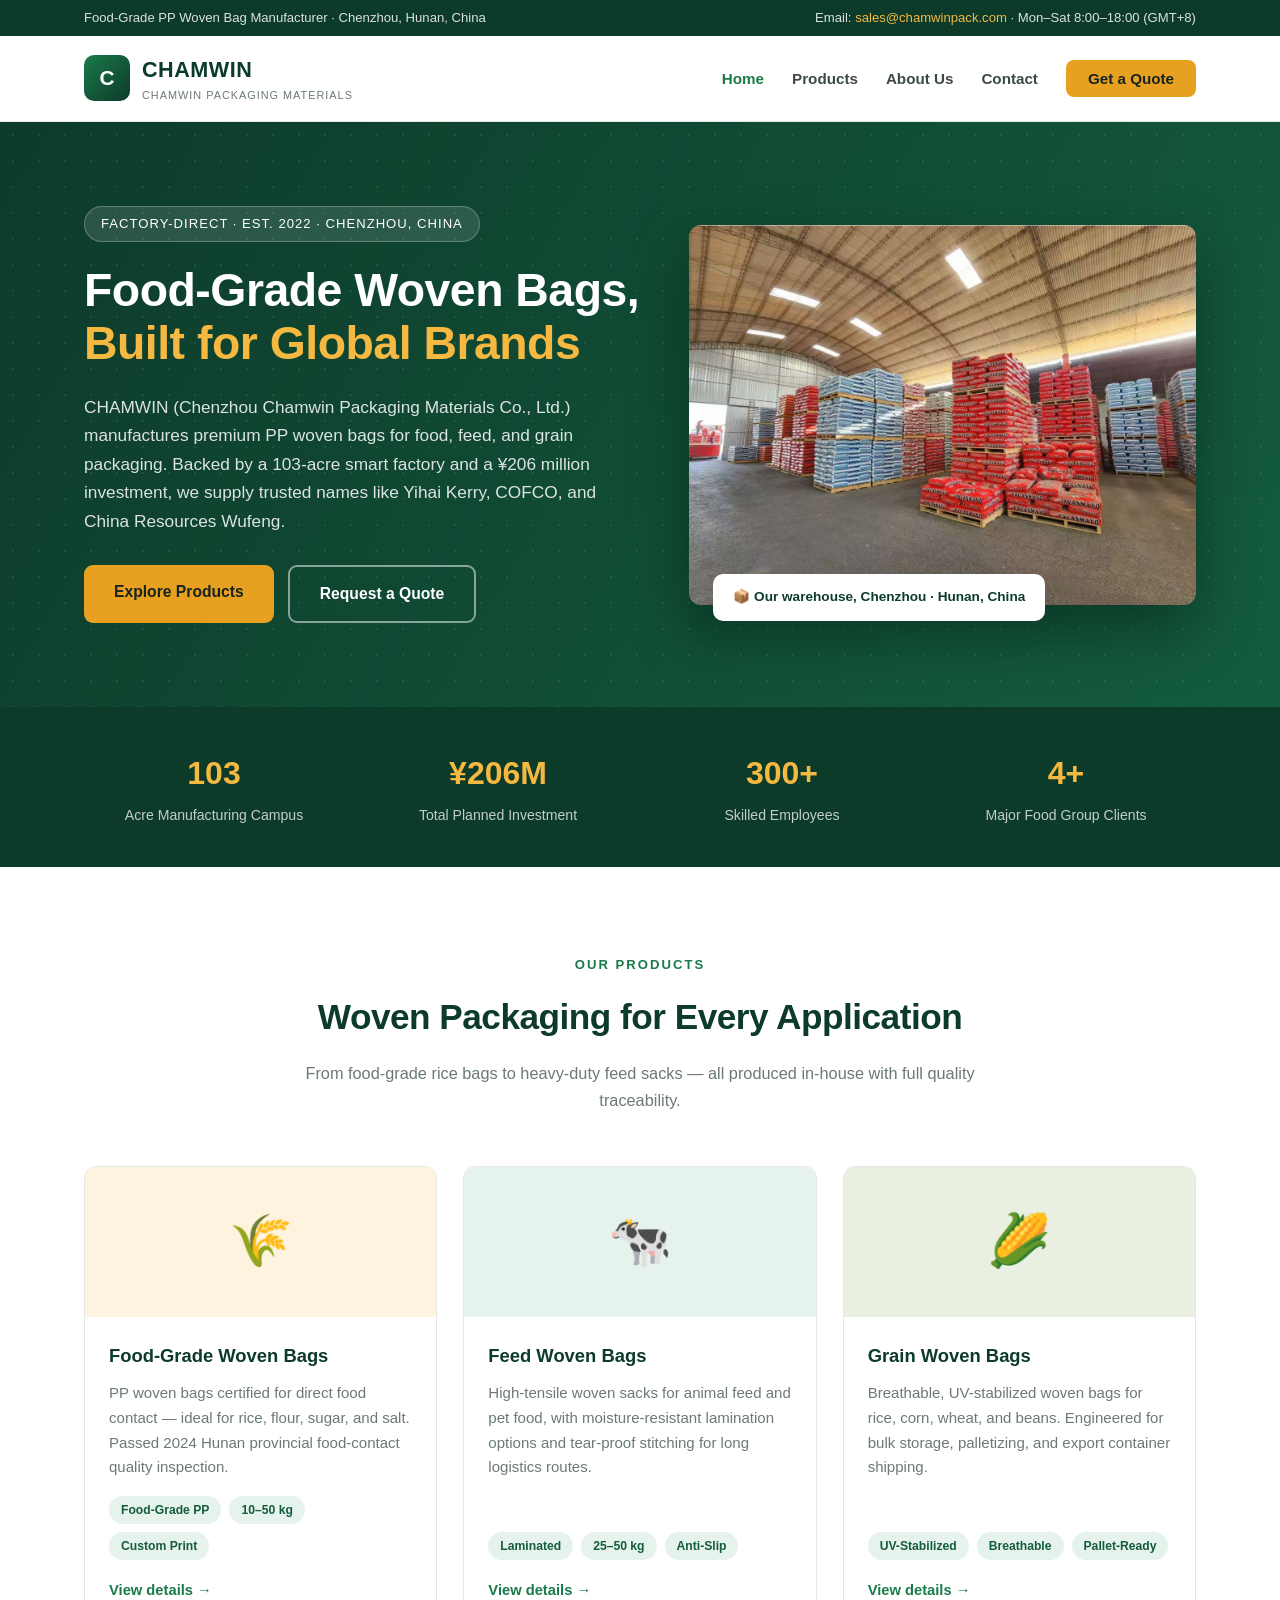
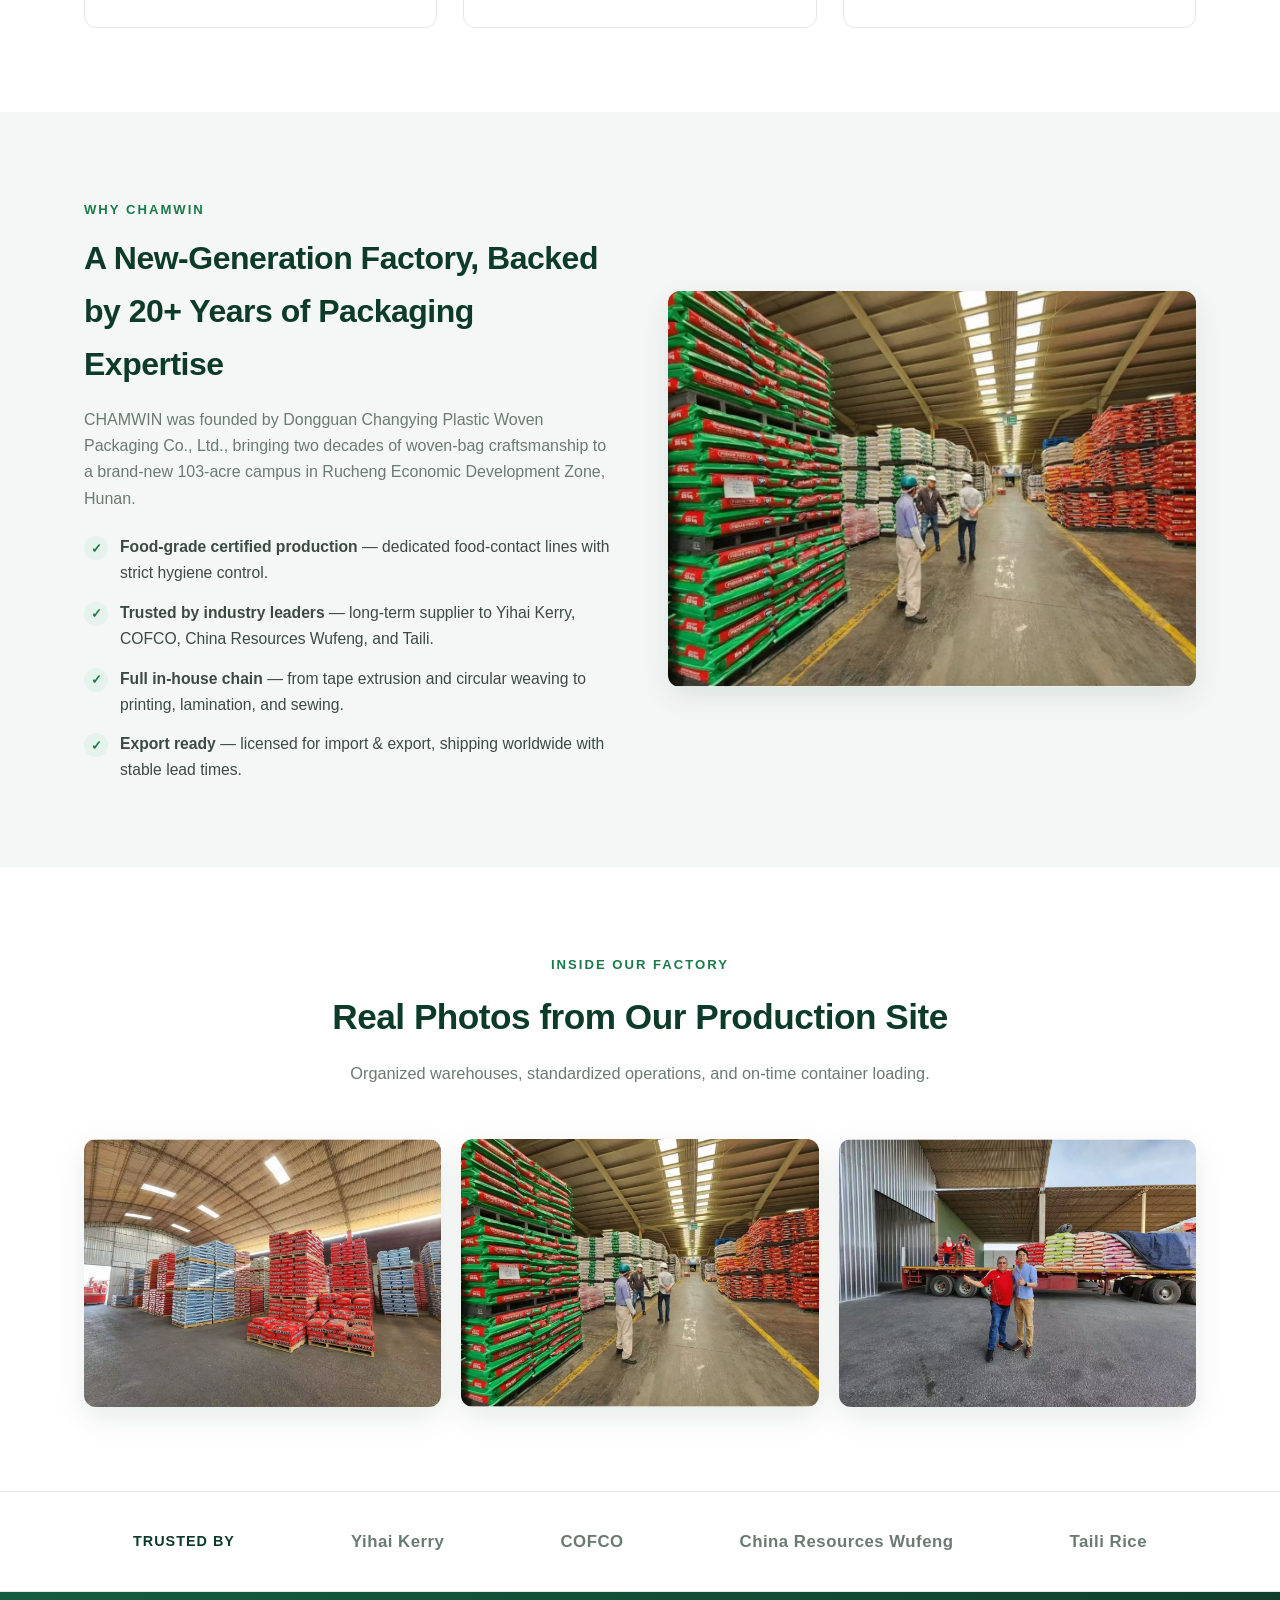
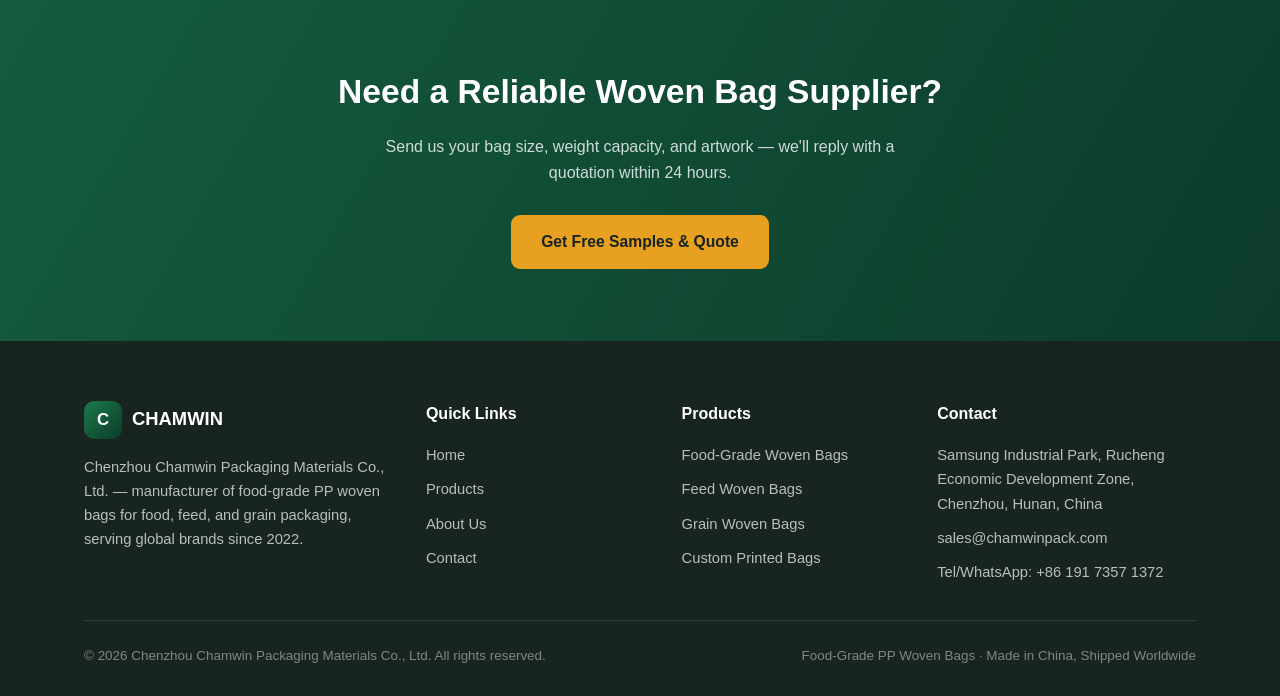
==== commit 6a53900d: "Compliance polish: soften unverifiable claims (client tier, capacity figure)" ====
--- a/index.html
+++ b/index.html
@@ -70,7 +70,7 @@
       <div><div class="stat-num">103</div><div class="stat-label">Acre Manufacturing Campus</div></div>
       <div><div class="stat-num">¥206M</div><div class="stat-label">Total Planned Investment</div></div>
       <div><div class="stat-num">300+</div><div class="stat-label">Skilled Employees</div></div>
-      <div><div class="stat-num">4+</div><div class="stat-label">Fortune-500 Grade Clients</div></div>
+      <div><div class="stat-num">4+</div><div class="stat-label">Major Food Group Clients</div></div>
     </div>
   </section>
 
